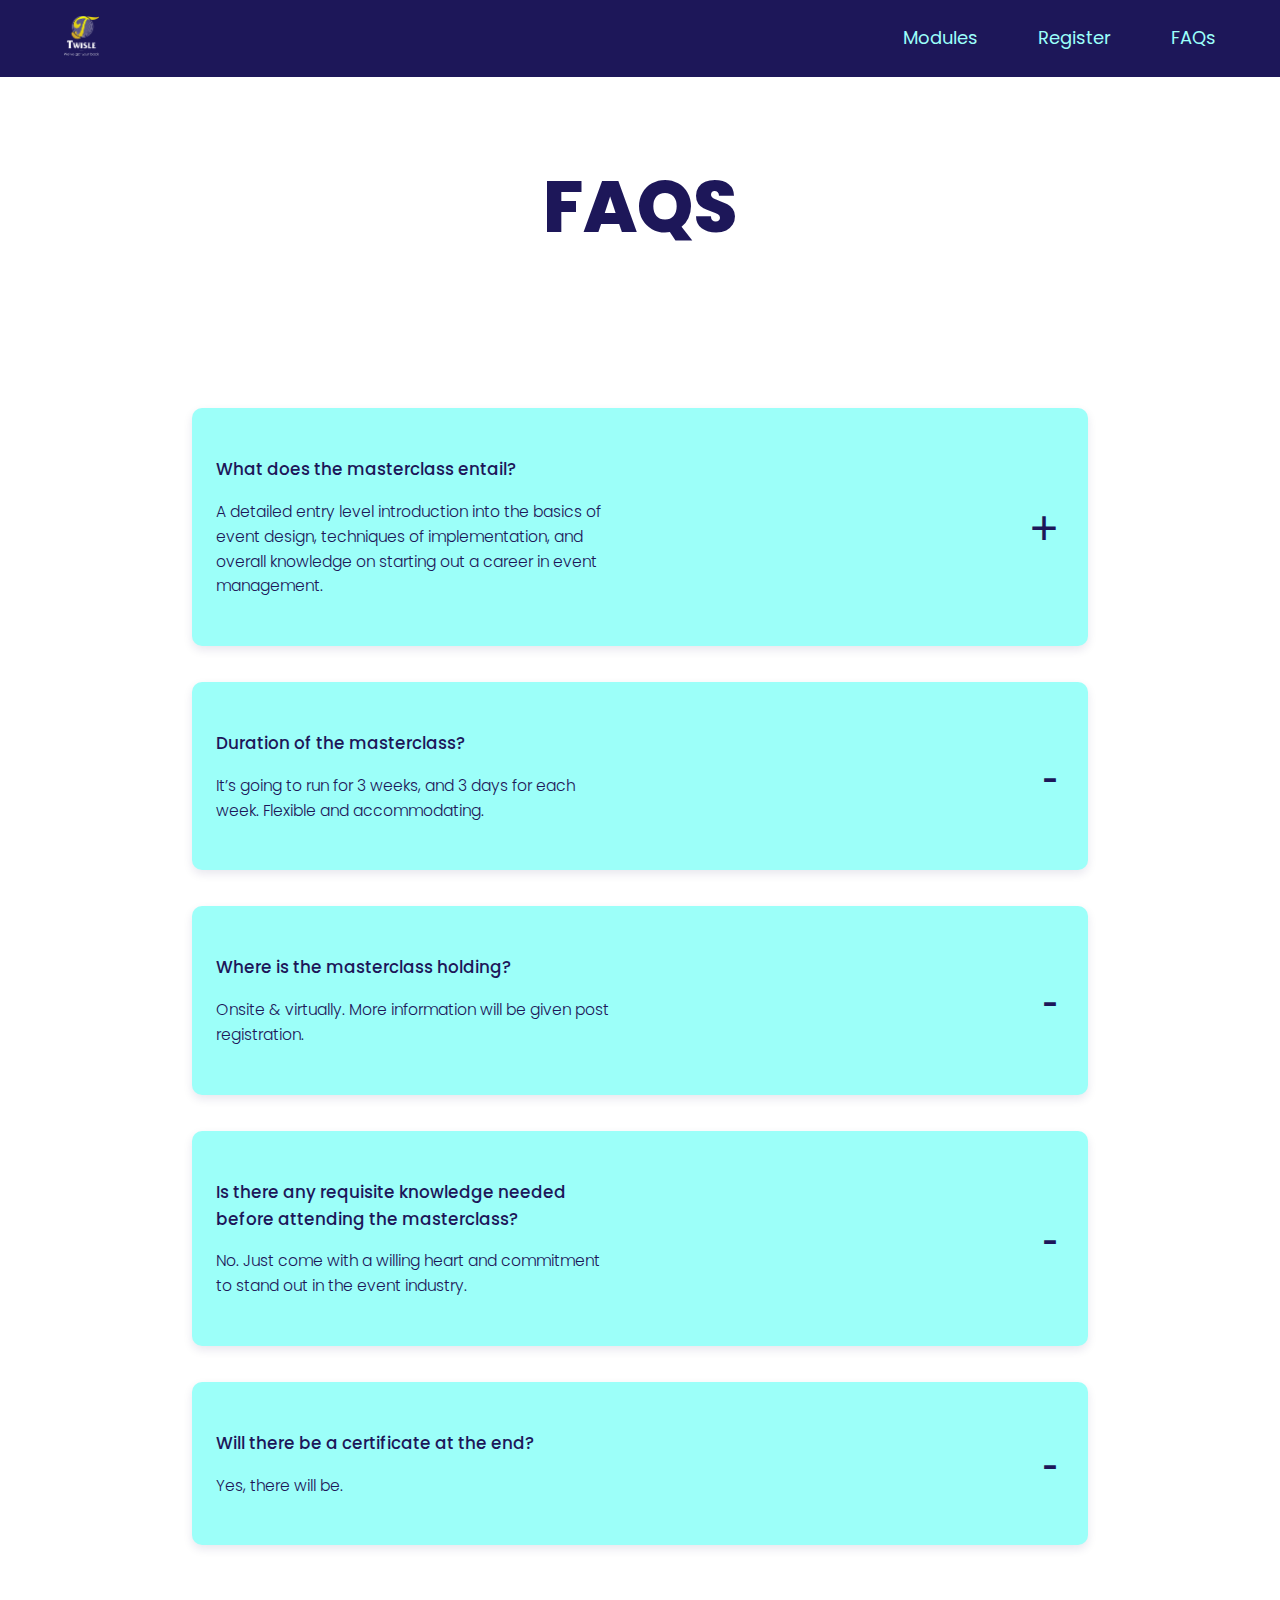
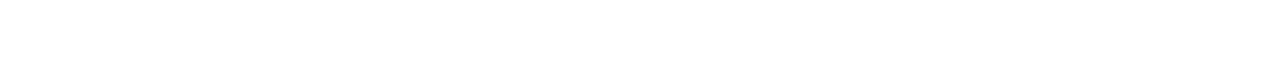
==== FAQS.html @ 31328f35 "added a FAQs page" ====
<!DOCTYPE html>
<html lang="en">
<head>
    <meta charset="UTF-8">
    <meta http-equiv="X-UA-Compatible" content="IE=edge">
    <meta name="viewport" content="width=device-width, initial-scale=1.0">
    <title>FAQs</title>
    <!-- font awesome -->
    <link rel="stylesheet" href="https://cdnjs.cloudflare.com/ajax/libs/font-awesome/6.1.2/css/all.min.css"
        integrity="sha512-1sCRPdkRXhBV2PBLUdRb4tMg1w2YPf37qatUFeS7zlBy7jJI8Lf4VHwWfZZfpXtYSLy85pkm9GaYVYMfw5BC1A=="
        crossorigin="anonymous" referrerpolicy="no-referrer" />

    <!-- css link -->
    <link rel="stylesheet" href="FAQs.css">

    <!-- css animation -->
    <link
    rel="stylesheet"
    href="https://cdnjs.cloudflare.com/ajax/libs/animate.css/4.1.1/animate.min.css"
  />

    <!-- font -->
    <link href="https://fonts.googleapis.com/css2?family=Poppins:wght@300;400;600;700;800&display=swap" rel="stylesheet">
</head>
<body>

    <header>
        <div class="top-container">
            <div class="logo-container"><img src="images/1.png" alt="logo" class="logo"></div>
            <button class="nav-toggle" aria-label="toggle navigation">
                <span class="hamburger"></span>
            </button>
            <nav class="nav">
                <ul class="nav-list">
                    <li class="nav-item"><a href="#features" class="nav-link">modules</a></li>
                    <li class="nav-item"><a href="https://docs.google.com/forms/d/e/1FAIpQLSfRfd0ls9DLHrry6o0ffCGVrd345AqnTime58EJFE4nkr-iQg/viewform" class="nav-link">register</a></li>
                    <li class="nav-item"><a href="FAQs.html" class="nav-link">FAQs</a></li>
                </ul>
            </nav>

            <nav class="desktop-nav">
                <ul class="desktop-nav__list">
                    <li class="desktop-na__item"><a href="#features" class="desktop-nav__link">modules</a></li>
                    <li class="desktop-na__item"><a href="https://t.co/I9nQpmtqq9" class="desktop-nav__link">register</a></li>
                    <li class="desktop-na__item"><a href="FAQS.html" class="desktop-nav__link">FAQs</a></li>
                </ul>
            </nav>
        </div>
    </header>
    <div class="container">
        <h1>FAQS</h1>
        <div class="wrapper">
            <article class="a1">
                <h3>What does the masterclass entail?</h3>
                <p>A detailed entry level introduction into the basics of event design, techniques of implementation, and overall knowledge on starting out a career in event management.</p>
            </article>
            <button class="btn">+</button>
        </div>
        <div class="wrapper">
            <article class="a2">
                <h3>Duration of the masterclass?</h3>
                <p>It’s going to run for 3 weeks, and 3 days for each week. Flexible and accommodating.</p>
            </article>
            <button class="btn">-</button>
        </div>
        <div class="wrapper">
            <article class="a3">
                <h3>Where is the masterclass holding?</h3>
                <p> Onsite & virtually. More information will be given post registration.</p>
            </article>
            <button class="btn">-</button>
        </div>
        
        <div class="wrapper">
            <article class="a4">
                <h3>Is there any requisite knowledge needed before attending the masterclass?</h3>
                <p>No. Just come with a willing heart and commitment to stand out in the event industry.</p>
            </article>
            <button class="btn">-</button>
        </div>
        <div class="wrapper">
            <article class="a5">
                <h3>Will there be a certificate at the end?</h3>
                <p>Yes, there will be.
                </p>
            </article>
            <button class="btn">-</button>
        </div>

        <div class="icons-wrapper">
            <a href="" class="icon-link"><i class="fa-brands fa-facebook"></i></a>
            <a href="" class="icon-link"><i class="fa-brands fa-instagram"></i></a>

        </div>
    </div>
</body>
<script src="index.js"></script>
</html>
---- FAQs.css ----
*,
*::before,
*::after {
  box-sizing: border-box;
}

html {
  scroll-behavior: smooth;
  font-size: 10px;
}

img {
  max-width: 100%;
}

:root {
  /* color */
  --bgclr:white;
  --text-clr:#1D1759;
--btn-clr: #9CFFF9;

  /* font */
  --ff: 'Poppins', sans-serif;

  --bezier: cubic-bezier(.3, -0.01, .49, 1);
}

body {
font-family: var(--ff);
  line-height: 1.6;
  background-color: var(--bglr);
  color: var(--text-clr);
  margin: 0;
}

.icon::before,
.icon::after {
  display: inline-block;
  text-rendering: auto;
  -webkit-font-smoothing: antialiased;
}

.container {
   width: 90%;
   margin: 0 auto;
}

header {
    background-color: var(--text-clr);
    margin-bottom: 4em;
    padding: 1em 5%;
}

.top-container {
    display: flex;
    justify-content: space-between;
    align-items: center;
}

.logo-container {
    max-width: 35px;
}

.logo {
    width: 100%;
}

.nav {
    position: fixed;
    background-color: var(--btn-clr);
    color: var(--text-clr);
    top: 0;
    bottom: 60em;
    left: 15em;
    right: 0;
    z-index: 100;
    
    transform: translateX(100%);
    transition: transform 250ms cubic-bezier(.5, 0, .5, 1);
}

@media (min-width: 400px) {
    .nav {
      top: 0;
      bottom: 60em;
      left: 14em;
      right: 0;
    } 
}

@media (min-width: 500px) {
    .nav {
      top: 0;
      bottom: 60em;
      left: 25em;
      right: 0;
    } 
}

@media (min-width: 700px) {
  .nav {
    top: 0;
    bottom: 60em;
    left: 35em;
    right: 0;
  } 
}

@media (min-width: 800px) {
    .nav {
      top: 0;
      bottom: 50em;
      left: 30em;
      right: 0;
    } 

    html {
        font-size: 12px;
    }
}


.desktop-nav {
    display: none;
}

.nav-list {
    height: 100%;
    margin-top: 1em;
    padding: 0;
    list-style: none;
    display: flex;
    flex-direction: column;
    justify-content: space-evenly;
    align-items: center;
}

.nav-link {
    text-decoration: none;
    text-transform: capitalize;
    color: inherit;
    font-size: 1.7rem;
    cursor: pointer;
}


.nav-link:hover,
.nav-link:focus {
    color: green;
}

.nav-toggle {
    font-size: 16px;
    padding: .5em;
    background: transparent;
    border: 0;
    cursor: pointer;
    position: absolute;
    right: 1em;
    top: 1.8em;
    z-index: 1000;
}

.nav-open .nav {
    transform: translateX(0);
}

.nav-open .nav-toggle {
    position: fixed;
}

.nav-open .hamburger {
    background-color: var(--text-clr);
    transform: rotate(.625turn);
    transition: transform 250ms ease-in-out;
}

.nav-open .hamburger::before {
    background-color: var(--text-clr);
    transform: rotate(90deg) translateX(-6px);
    transition: transform 250ms ease-in-out;
}

.nav-open .hamburger::after {
    opacity: 0;
}

.hamburger {
    display: block;
    position: relative;
}

.hamburger,
.hamburger::before,
.hamburger::after {
    background: var(--btn-clr);
    width: 3em;
    height: 3px;
    border-radius: 1em;
    transition: transform 250ms ease-in-out;
}


.hamburger::before,
.hamburger::after {
    content: '';
    position: absolute;
    left: 0;
    right: 0;
}

.hamburger::before { top: 7px; }
.hamburger::after { bottom: 7px; }



.hamburger::before,
.hamburger::after {
    content: '';
    position: absolute;
    left: 0;
    right: 0;
}

.hamburger::before { top: 7px; }
.hamburger::after { bottom: 7px; }

h1 {
    font-size: 6rem;
    font-weight: 800;
    text-align: center;
    margin-top: 1em;
    margin-bottom: 2em;
}

.wrapper {
    display: flex;
    justify-content: space-between;
    align-items: center;
    background-color: var(--btn-clr);
    margin-bottom: 2em;
    padding: 2.6em 2em;
    border-radius: 10px;
    box-shadow: 0px 4px 10px rgba(29, 23, 89, 0.1);
    
}

article {
    max-width: 400px;
}

h3 {
    font-size: 1.4rem;
    font-weight: 500;
}

article p {
    font-size: 1.3rem;
    font-weight: 300;
}

button {
    background: transparent;
    border: none;
    cursor: pointer;
    color: var(--text-clr);
    font-size: 4rem;
}

.icons-wrapper {
    display: flex;
    justify-content: center;
    align-items: center;
    gap: 2.3em;
    margin-top: 8em;
    margin-bottom: 3em;
}

.fa-brands {
    font-size: 2.4rem;
    color: var(--text-clr);
}

@media (min-width: 900px) {
    .nav-toggle {
        display: none;
    }
    
    .desktop-nav {
        display: block;
        padding: 0;
    }
    
    .desktop-nav__list {
        display: flex;
        justify-content: center;
        align-items: center;
        gap: 5em;
        list-style: none;
        padding: 0;
    
    }
    
    .desktop-nav__link {
        color: var(--btn-clr);
        font-size: 1.5rem;
        text-decoration: none;
        text-transform: capitalize;
    
    }

    .container {
        width: 70%;
    }

    .wrapper {
        margin-bottom: 3em;
    }

}
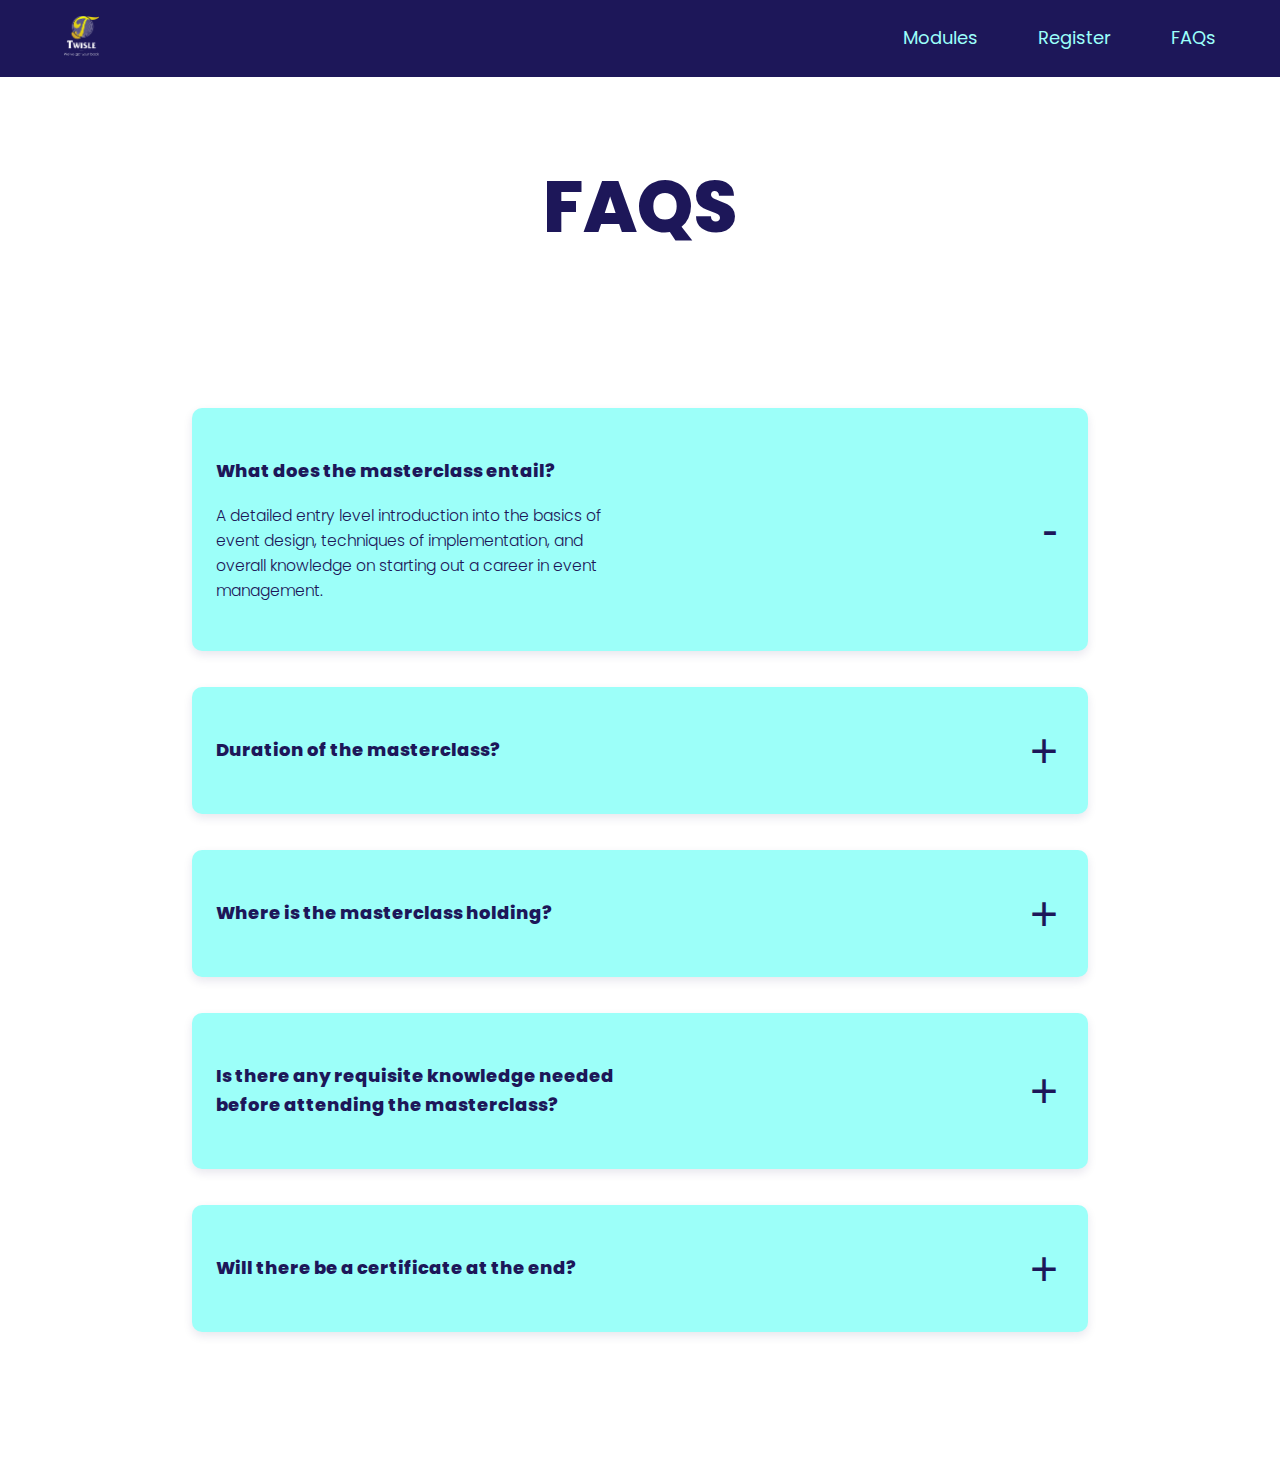
==== commit de77183c: "worked on the FAQ collapse" ====
--- a/FAQS.html
+++ b/FAQS.html
@@ -1,5 +1,6 @@
 <!DOCTYPE html>
 <html lang="en">
+
 <head>
     <meta charset="UTF-8">
     <meta http-equiv="X-UA-Compatible" content="IE=edge">
@@ -14,14 +15,13 @@
     <link rel="stylesheet" href="FAQs.css">
 
     <!-- css animation -->
-    <link
-    rel="stylesheet"
-    href="https://cdnjs.cloudflare.com/ajax/libs/animate.css/4.1.1/animate.min.css"
-  />
+    <link rel="stylesheet" href="https://cdnjs.cloudflare.com/ajax/libs/animate.css/4.1.1/animate.min.css" />
 
     <!-- font -->
-    <link href="https://fonts.googleapis.com/css2?family=Poppins:wght@300;400;600;700;800&display=swap" rel="stylesheet">
+    <link href="https://fonts.googleapis.com/css2?family=Poppins:wght@300;400;600;700;800&display=swap"
+        rel="stylesheet">
 </head>
+
 <body>
 
     <header>
@@ -33,7 +33,9 @@
             <nav class="nav">
                 <ul class="nav-list">
                     <li class="nav-item"><a href="#features" class="nav-link">modules</a></li>
-                    <li class="nav-item"><a href="https://docs.google.com/forms/d/e/1FAIpQLSfRfd0ls9DLHrry6o0ffCGVrd345AqnTime58EJFE4nkr-iQg/viewform" class="nav-link">register</a></li>
+                    <li class="nav-item"><a
+                            href="https://docs.google.com/forms/d/e/1FAIpQLSfRfd0ls9DLHrry6o0ffCGVrd345AqnTime58EJFE4nkr-iQg/viewform"
+                            class="nav-link">register</a></li>
                     <li class="nav-item"><a href="FAQs.html" class="nav-link">FAQs</a></li>
                 </ul>
             </nav>
@@ -41,7 +43,8 @@
             <nav class="desktop-nav">
                 <ul class="desktop-nav__list">
                     <li class="desktop-na__item"><a href="#features" class="desktop-nav__link">modules</a></li>
-                    <li class="desktop-na__item"><a href="https://t.co/I9nQpmtqq9" class="desktop-nav__link">register</a></li>
+                    <li class="desktop-na__item"><a href="https://t.co/I9nQpmtqq9"
+                            class="desktop-nav__link">register</a></li>
                     <li class="desktop-na__item"><a href="FAQS.html" class="desktop-nav__link">FAQs</a></li>
                 </ul>
             </nav>
@@ -49,42 +52,73 @@
     </header>
     <div class="container">
         <h1>FAQS</h1>
-        <div class="wrapper">
-            <article class="a1">
+        <div class="wrapper active">
+            <article class="a">
                 <h3>What does the masterclass entail?</h3>
-                <p>A detailed entry level introduction into the basics of event design, techniques of implementation, and overall knowledge on starting out a career in event management.</p>
+                <p>A detailed entry level introduction into the basics of event design, techniques of implementation,
+                    and overall knowledge on starting out a career in event management.</p>
             </article>
-            <button class="btn">+</button>
+            
+                <button class="btn">
+                    <span class="plus-btn">+</span>
+                    <span class="minus-btn">-</span>
+                </button>
+           
+
         </div>
         <div class="wrapper">
-            <article class="a2">
+            <article class="a">
                 <h3>Duration of the masterclass?</h3>
                 <p>It’s going to run for 3 weeks, and 3 days for each week. Flexible and accommodating.</p>
             </article>
-            <button class="btn">-</button>
+            
+                <button class="btn">
+                    <span class="plus-btn">+</span>
+                    <span class="minus-btn">-</span>
+                </button>
+          
+
         </div>
         <div class="wrapper">
-            <article class="a3">
+            <article class="a">
                 <h3>Where is the masterclass holding?</h3>
                 <p> Onsite & virtually. More information will be given post registration.</p>
             </article>
-            <button class="btn">-</button>
+            
+                <button class="btn">
+                    <span class="plus-btn">+</span>
+                    <span class="minus-btn">-</span>
+                </button>
+            
+
         </div>
-        
+
         <div class="wrapper">
-            <article class="a4">
+            <article class="a">
                 <h3>Is there any requisite knowledge needed before attending the masterclass?</h3>
                 <p>No. Just come with a willing heart and commitment to stand out in the event industry.</p>
             </article>
-            <button class="btn">-</button>
+            
+                <button class="btn">
+                    <span class="plus-btn">+</span>
+                    <span class="minus-btn">-</span>
+                </button>
+            
+
         </div>
         <div class="wrapper">
-            <article class="a5">
+            <article class="a">
                 <h3>Will there be a certificate at the end?</h3>
                 <p>Yes, there will be.
                 </p>
             </article>
-            <button class="btn">-</button>
+            
+                <button class="btn">
+                    <span class="plus-btn">+</span>
+                    <span class="minus-btn">-</span>
+                </button>
+         
+
         </div>
 
         <div class="icons-wrapper">
@@ -95,4 +129,5 @@
     </div>
 </body>
 <script src="index.js"></script>
+
 </html>--- a/FAQs.css
+++ b/FAQs.css
@@ -15,18 +15,18 @@
 
 :root {
   /* color */
-  --bgclr:white;
-  --text-clr:#1D1759;
---btn-clr: #9CFFF9;
+  --bgclr: white;
+  --text-clr: #1d1759;
+  --btn-clr: #9cfff9;
 
   /* font */
-  --ff: 'Poppins', sans-serif;
-
-  --bezier: cubic-bezier(.3, -0.01, .49, 1);
+  --ff: "Poppins", sans-serif;
+
+  --bezier: cubic-bezier(0.3, -0.01, 0.49, 1);
 }
 
 body {
-font-family: var(--ff);
+  font-family: var(--ff);
   line-height: 1.6;
   background-color: var(--bglr);
   color: var(--text-clr);
@@ -41,60 +41,60 @@
 }
 
 .container {
-   width: 90%;
-   margin: 0 auto;
+  width: 90%;
+  margin: 0 auto;
 }
 
 header {
-    background-color: var(--text-clr);
-    margin-bottom: 4em;
-    padding: 1em 5%;
+  background-color: var(--text-clr);
+  margin-bottom: 4em;
+  padding: 1em 5%;
 }
 
 .top-container {
-    display: flex;
-    justify-content: space-between;
-    align-items: center;
+  display: flex;
+  justify-content: space-between;
+  align-items: center;
 }
 
 .logo-container {
-    max-width: 35px;
+  max-width: 35px;
 }
 
 .logo {
-    width: 100%;
+  width: 100%;
 }
 
 .nav {
-    position: fixed;
-    background-color: var(--btn-clr);
-    color: var(--text-clr);
+  position: fixed;
+  background-color: var(--btn-clr);
+  color: var(--text-clr);
+  top: 0;
+  bottom: 60em;
+  left: 15em;
+  right: 0;
+  z-index: 100;
+
+  transform: translateX(100%);
+  transition: transform 250ms cubic-bezier(0.5, 0, 0.5, 1);
+}
+
+@media (min-width: 400px) {
+  .nav {
     top: 0;
     bottom: 60em;
-    left: 15em;
+    left: 14em;
     right: 0;
-    z-index: 100;
-    
-    transform: translateX(100%);
-    transition: transform 250ms cubic-bezier(.5, 0, .5, 1);
-}
-
-@media (min-width: 400px) {
-    .nav {
-      top: 0;
-      bottom: 60em;
-      left: 14em;
-      right: 0;
-    } 
+  }
 }
 
 @media (min-width: 500px) {
-    .nav {
-      top: 0;
-      bottom: 60em;
-      left: 25em;
-      right: 0;
-    } 
+  .nav {
+    top: 0;
+    bottom: 60em;
+    left: 25em;
+    right: 0;
+  }
 }
 
 @media (min-width: 700px) {
@@ -103,218 +103,244 @@
     bottom: 60em;
     left: 35em;
     right: 0;
-  } 
+  }
 }
 
 @media (min-width: 800px) {
-    .nav {
-      top: 0;
-      bottom: 50em;
-      left: 30em;
-      right: 0;
-    } 
-
-    html {
-        font-size: 12px;
-    }
-}
-
+  .nav {
+    top: 0;
+    bottom: 50em;
+    left: 30em;
+    right: 0;
+  }
+
+  html {
+    font-size: 12px;
+  }
+}
 
 .desktop-nav {
-    display: none;
+  display: none;
 }
 
 .nav-list {
-    height: 100%;
-    margin-top: 1em;
-    padding: 0;
-    list-style: none;
-    display: flex;
-    flex-direction: column;
-    justify-content: space-evenly;
-    align-items: center;
+  height: 100%;
+  margin-top: 1em;
+  padding: 0;
+  list-style: none;
+  display: flex;
+  flex-direction: column;
+  justify-content: space-evenly;
+  align-items: center;
 }
 
 .nav-link {
-    text-decoration: none;
-    text-transform: capitalize;
-    color: inherit;
-    font-size: 1.7rem;
-    cursor: pointer;
-}
-
+  text-decoration: none;
+  text-transform: capitalize;
+  color: inherit;
+  font-size: 1.7rem;
+  cursor: pointer;
+}
 
 .nav-link:hover,
 .nav-link:focus {
-    color: green;
+  color: green;
 }
 
 .nav-toggle {
-    font-size: 16px;
-    padding: .5em;
-    background: transparent;
-    border: 0;
-    cursor: pointer;
-    position: absolute;
-    right: 1em;
-    top: 1.8em;
-    z-index: 1000;
+  font-size: 16px;
+  padding: 0.5em;
+  background: transparent;
+  border: 0;
+  cursor: pointer;
+  position: absolute;
+  right: 1em;
+  top: 1.8em;
+  z-index: 1000;
 }
 
 .nav-open .nav {
-    transform: translateX(0);
+  transform: translateX(0);
 }
 
 .nav-open .nav-toggle {
-    position: fixed;
+  position: fixed;
 }
 
 .nav-open .hamburger {
-    background-color: var(--text-clr);
-    transform: rotate(.625turn);
-    transition: transform 250ms ease-in-out;
+  background-color: var(--text-clr);
+  transform: rotate(0.625turn);
+  transition: transform 250ms ease-in-out;
 }
 
 .nav-open .hamburger::before {
-    background-color: var(--text-clr);
-    transform: rotate(90deg) translateX(-6px);
-    transition: transform 250ms ease-in-out;
+  background-color: var(--text-clr);
+  transform: rotate(90deg) translateX(-6px);
+  transition: transform 250ms ease-in-out;
 }
 
 .nav-open .hamburger::after {
-    opacity: 0;
+  opacity: 0;
 }
 
 .hamburger {
-    display: block;
-    position: relative;
+  display: block;
+  position: relative;
 }
 
 .hamburger,
 .hamburger::before,
 .hamburger::after {
-    background: var(--btn-clr);
-    width: 3em;
-    height: 3px;
-    border-radius: 1em;
-    transition: transform 250ms ease-in-out;
-}
-
+  background: var(--btn-clr);
+  width: 3em;
+  height: 3px;
+  border-radius: 1em;
+  transition: transform 250ms ease-in-out;
+}
 
 .hamburger::before,
 .hamburger::after {
-    content: '';
-    position: absolute;
-    left: 0;
-    right: 0;
-}
-
-.hamburger::before { top: 7px; }
-.hamburger::after { bottom: 7px; }
-
-
+  content: "";
+  position: absolute;
+  left: 0;
+  right: 0;
+}
+
+.hamburger::before {
+  top: 7px;
+}
+.hamburger::after {
+  bottom: 7px;
+}
 
 .hamburger::before,
 .hamburger::after {
-    content: '';
-    position: absolute;
-    left: 0;
-    right: 0;
-}
-
-.hamburger::before { top: 7px; }
-.hamburger::after { bottom: 7px; }
+  content: "";
+  position: absolute;
+  left: 0;
+  right: 0;
+}
+
+.hamburger::before {
+  top: 7px;
+}
+.hamburger::after {
+  bottom: 7px;
+}
 
 h1 {
-    font-size: 6rem;
-    font-weight: 800;
-    text-align: center;
-    margin-top: 1em;
-    margin-bottom: 2em;
+  font-size: 6rem;
+  font-weight: 800;
+  text-align: center;
+  margin-top: 1em;
+  margin-bottom: 2em;
 }
 
 .wrapper {
     display: flex;
+    flex-direction: row;
     justify-content: space-between;
     align-items: center;
-    background-color: var(--btn-clr);
-    margin-bottom: 2em;
-    padding: 2.6em 2em;
-    border-radius: 10px;
-    box-shadow: 0px 4px 10px rgba(29, 23, 89, 0.1);
-    
+  background-color: var(--btn-clr);
+  margin-bottom: 2em;
+  padding: 2.6em 2em;
+  border-radius: 10px;
+  box-shadow: 0px 4px 10px rgba(29, 23, 89, 0.1);
 }
 
 article {
-    max-width: 400px;
+ 
+  max-width: 400px;
+  transition: all 200ms ease;
 }
 
 h3 {
-    font-size: 1.4rem;
-    font-weight: 500;
-}
-
-article p {
-    font-size: 1.3rem;
-    font-weight: 300;
+  font-size: 1.5rem;
+  font-weight: 800;
+}
+
+ p {
+  display: none;
+  margin-top: 1em;
+  font-size: 1.3rem;
+  font-weight: 300;
+}
+
+.wrapper.active p {
+  display: block;
 }
 
 button {
-    background: transparent;
-    border: none;
-    cursor: pointer;
-    color: var(--text-clr);
-    font-size: 4rem;
-}
+  background: transparent;
+  border: none;
+  cursor: pointer;
+  color: var(--text-clr);
+  font-size: 4rem;
+
+}
+
+button:hover,
+button:focus {
+   color: black;
+}
+
+.btn .minus-btn {
+  display: none;
+}
+
+.wrapper.active .btn .minus-btn {
+  display: inline;             
+}
+
+.wrapper.active .btn .plus-btn {
+    display: none;             
+  }
 
 .icons-wrapper {
+  display: flex;
+  justify-content: center;
+  align-items: center;
+  gap: 2.3em;
+  margin-top: 8em;
+  margin-bottom: 3em;
+}
+
+.fa-brands {
+  font-size: 2.4rem;
+  color: var(--text-clr);
+}
+
+@media (min-width: 900px) {
+  .nav-toggle {
+    display: none;
+  }
+
+  .desktop-nav {
+    display: block;
+    padding: 0;
+  }
+
+  .desktop-nav__list {
     display: flex;
     justify-content: center;
     align-items: center;
-    gap: 2.3em;
-    margin-top: 8em;
+    gap: 5em;
+    list-style: none;
+    padding: 0;
+  }
+
+  .desktop-nav__link {
+    color: var(--btn-clr);
+    font-size: 1.5rem;
+    text-decoration: none;
+    text-transform: capitalize;
+  }
+
+  .container {
+    width: 70%;
+  }
+
+  .wrapper {
     margin-bottom: 3em;
-}
-
-.fa-brands {
-    font-size: 2.4rem;
-    color: var(--text-clr);
-}
-
-@media (min-width: 900px) {
-    .nav-toggle {
-        display: none;
-    }
-    
-    .desktop-nav {
-        display: block;
-        padding: 0;
-    }
-    
-    .desktop-nav__list {
-        display: flex;
-        justify-content: center;
-        align-items: center;
-        gap: 5em;
-        list-style: none;
-        padding: 0;
-    
-    }
-    
-    .desktop-nav__link {
-        color: var(--btn-clr);
-        font-size: 1.5rem;
-        text-decoration: none;
-        text-transform: capitalize;
-    
-    }
-
-    .container {
-        width: 70%;
-    }
-
-    .wrapper {
-        margin-bottom: 3em;
-    }
-
-}+  }
+}
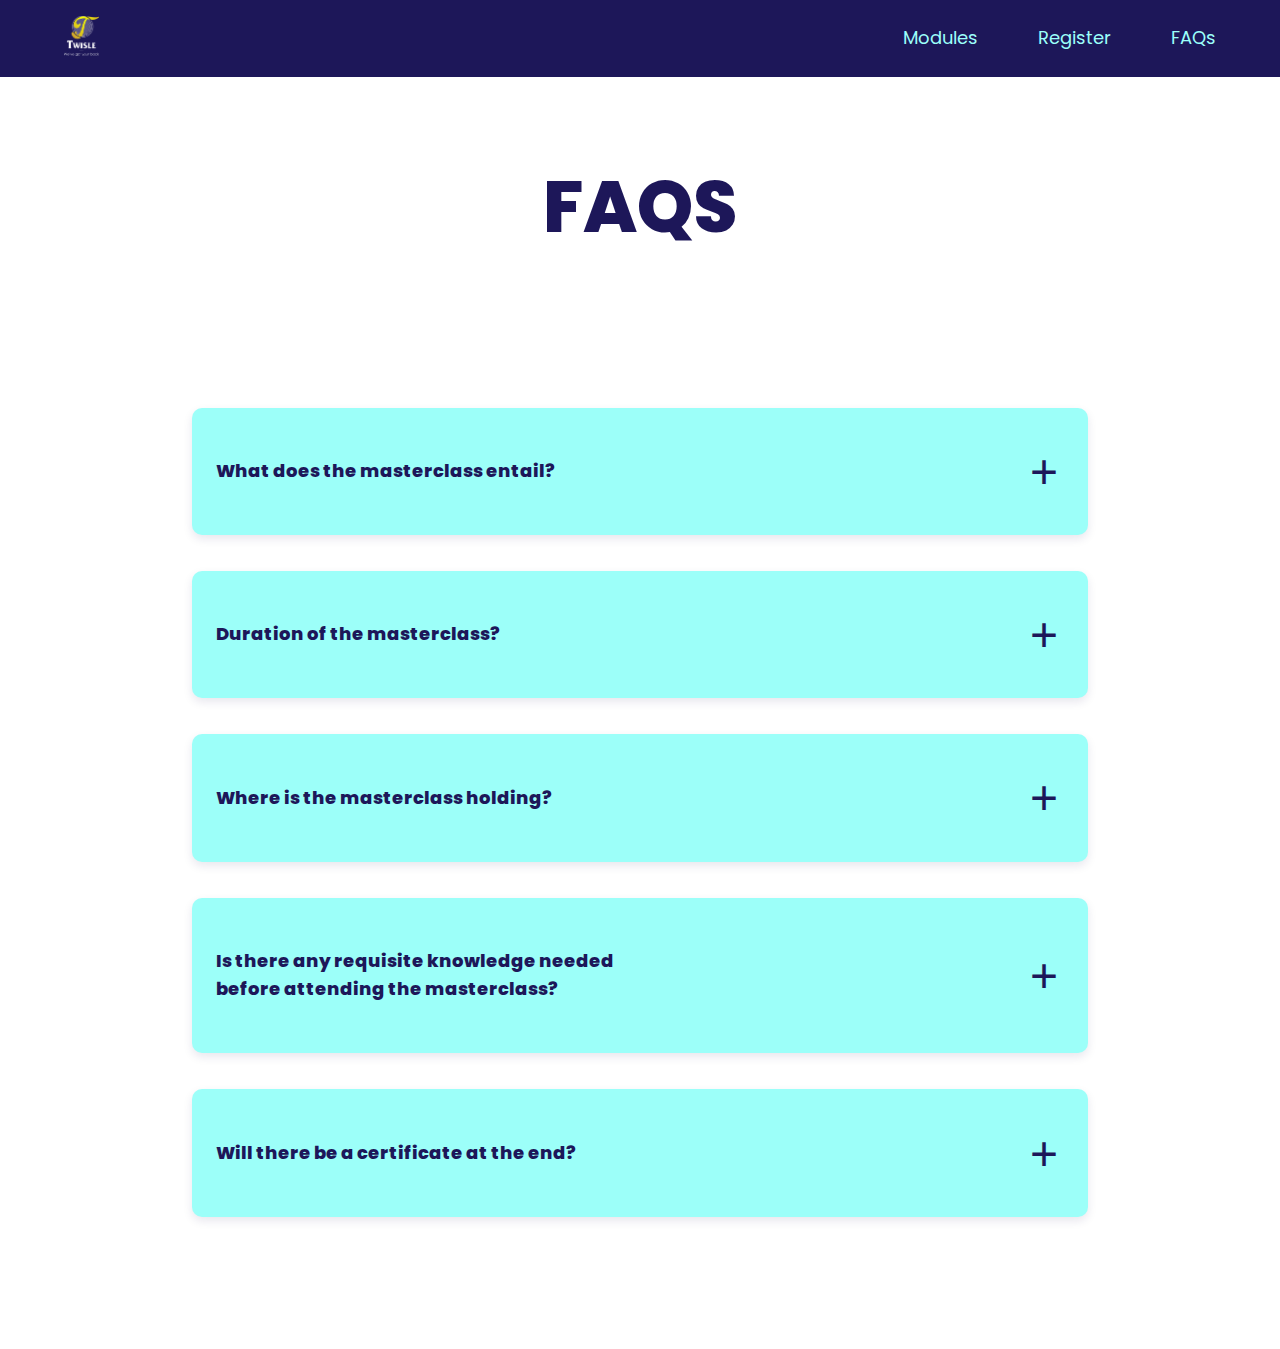
==== commit d6cd958d: "updated FAQ's html" ====
--- a/FAQS.html
+++ b/FAQS.html
@@ -32,7 +32,7 @@
             </button>
             <nav class="nav">
                 <ul class="nav-list">
-                    <li class="nav-item"><a href="#features" class="nav-link">modules</a></li>
+                    <li class="nav-item"><a href="index.html" class="nav-link">modules</a></li>
                     <li class="nav-item"><a
                             href="https://docs.google.com/forms/d/e/1FAIpQLSfRfd0ls9DLHrry6o0ffCGVrd345AqnTime58EJFE4nkr-iQg/viewform"
                             class="nav-link">register</a></li>
@@ -42,7 +42,7 @@
 
             <nav class="desktop-nav">
                 <ul class="desktop-nav__list">
-                    <li class="desktop-na__item"><a href="#features" class="desktop-nav__link">modules</a></li>
+                    <li class="desktop-na__item"><a href="index.html" class="desktop-nav__link">modules</a></li>
                     <li class="desktop-na__item"><a href="https://t.co/I9nQpmtqq9"
                             class="desktop-nav__link">register</a></li>
                     <li class="desktop-na__item"><a href="FAQS.html" class="desktop-nav__link">FAQs</a></li>
@@ -52,7 +52,7 @@
     </header>
     <div class="container">
         <h1>FAQS</h1>
-        <div class="wrapper active">
+        <div class="wrapper">
             <article class="a">
                 <h3>What does the masterclass entail?</h3>
                 <p>A detailed entry level introduction into the basics of event design, techniques of implementation,
--- a/FAQs.css
+++ b/FAQs.css
@@ -251,7 +251,7 @@
 article {
  
   max-width: 400px;
-  transition: all 200ms ease;
+ 
 }
 
 h3 {
@@ -279,9 +279,8 @@
 
 }
 
-button:hover,
-button:focus {
-   color: black;
+.active {
+     transition: all 500ms ease-in-out;
 }
 
 .btn .minus-btn {
@@ -334,6 +333,12 @@
     font-size: 1.5rem;
     text-decoration: none;
     text-transform: capitalize;
+    transition: color 200ms ease;
+  }
+
+  .desktop-nav__link:hover,
+  .desktop-nav__link:focus {
+    color: yellow;
   }
 
   .container {
